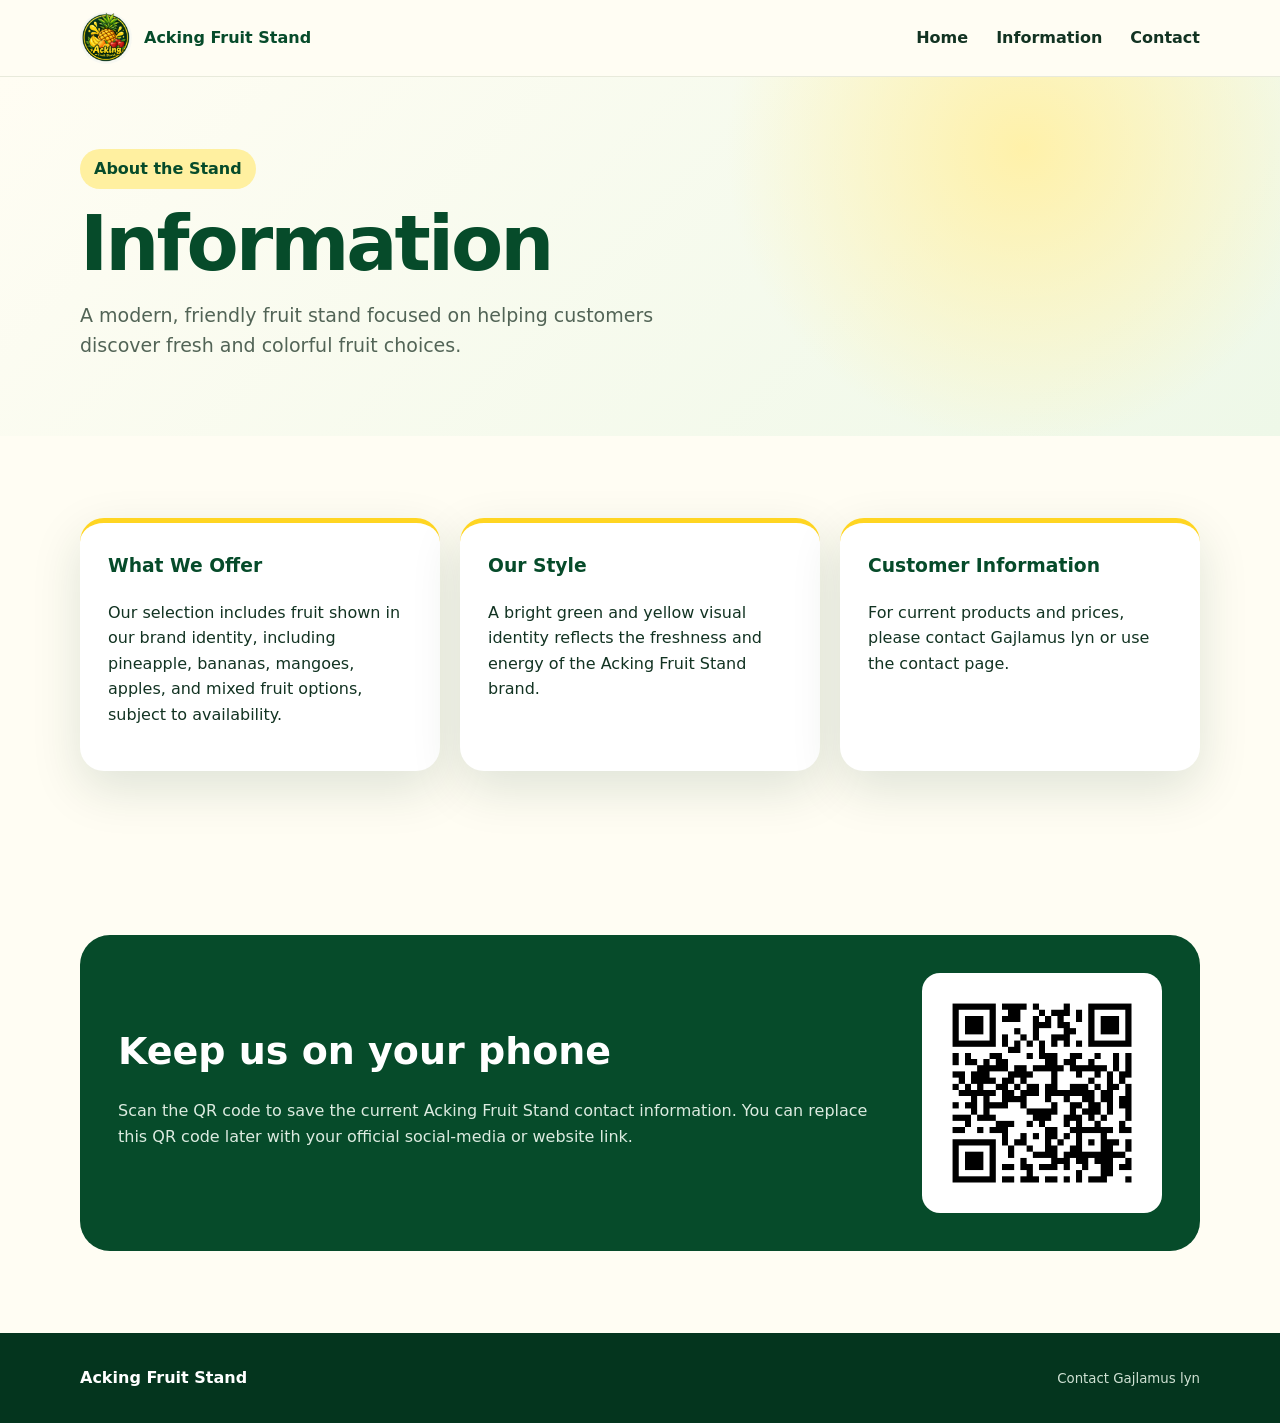
==== info.html @ 31136623 "Add files via upload" ====
<!doctype html>
<html lang="en"><head><meta charset="utf-8"><meta name="viewport" content="width=device-width,initial-scale=1">
<title>Information | Acking Fruit Stand</title><link rel="stylesheet" href="style.css"></head>
<body>
<header class="nav"><div class="container nav-inner"><a class="brand" href="index.html"><img src="logo.png" alt="Acking Fruit Stand logo"><span>Acking Fruit Stand</span></a>
<nav class="nav-links"><a href="index.html">Home</a><a href="info.html">Information</a><a href="contact.html">Contact</a></nav></div></header>
<section class="hero"><div class="container"><span class="kicker">About the Stand</span><h1>Information</h1><p>A modern, friendly fruit stand focused on helping customers discover fresh and colorful fruit choices.</p></div></section>
<section><div class="container"><div class="info-grid">
<div class="info-card"><h3>What We Offer</h3><p>Our selection includes fruit shown in our brand identity, including pineapple, bananas, mangoes, apples, and mixed fruit options, subject to availability.</p></div>
<div class="info-card"><h3>Our Style</h3><p>A bright green and yellow visual identity reflects the freshness and energy of the Acking Fruit Stand brand.</p></div>
<div class="info-card"><h3>Customer Information</h3><p>For current products and prices, please contact Gajlamus lyn or use the contact page.</p></div>
</div></div></section>
<section><div class="container"><div class="qr-wrap"><div><h2>Keep us on your phone</h2><p>Scan the QR code to save the current Acking Fruit Stand contact information. You can replace this QR code later with your official social-media or website link.</p></div><img class="qr" src="qr-contact.png" alt="QR code for Acking Fruit Stand contact information"></div></div></section>
<footer class="footer"><div class="container footer-inner"><strong>Acking Fruit Stand</strong><small><a href="contact.html">Contact Gajlamus lyn</a></small></div></footer>
</body></html>
---- style.css ----
:root{
  --green:#064b2a; --green2:#0b6b39; --yellow:#ffd522; --cream:#fffdf3;
  --ink:#123322; --muted:#647568; --white:#fff;
  --shadow:0 18px 50px rgba(5,55,31,.13);
}
*{box-sizing:border-box}
html{scroll-behavior:smooth}
body{margin:0;font-family:Inter,system-ui,-apple-system,BlinkMacSystemFont,"Segoe UI",sans-serif;color:var(--ink);background:var(--cream);line-height:1.6}
a{text-decoration:none;color:inherit}
.container{width:min(1120px,92%);margin:auto}
.nav{position:sticky;top:0;z-index:20;background:rgba(255,253,243,.94);backdrop-filter:blur(12px);border-bottom:1px solid #e8eadb}
.nav-inner{height:76px;display:flex;align-items:center;justify-content:space-between}
.brand{display:flex;align-items:center;gap:12px;font-weight:900;color:var(--green)}
.brand img{width:52px;height:52px;object-fit:contain;border-radius:50%}
.nav-links{display:flex;gap:28px;font-weight:700}
.nav-links a:hover{color:#c39c00}
.hero{padding:72px 0 56px;background:radial-gradient(circle at 80% 20%,#fff1a9 0,transparent 28%),linear-gradient(135deg,#fffdf3,#eef8e8)}
.hero-grid{display:grid;grid-template-columns:1.05fr .95fr;gap:52px;align-items:center}
.kicker{display:inline-block;background:#fff0a0;color:var(--green);font-weight:900;padding:7px 14px;border-radius:999px}
h1{font-size:clamp(44px,6vw,76px);line-height:.98;margin:18px 0;color:var(--green);letter-spacing:-3px}
.hero p{font-size:19px;color:#526456;max-width:600px}
.btns{display:flex;gap:12px;flex-wrap:wrap;margin-top:26px}
.btn{display:inline-flex;padding:13px 20px;border-radius:14px;font-weight:900;transition:.2s}
.btn-primary{background:var(--yellow);color:var(--green);box-shadow:0 8px 22px rgba(255,213,34,.3)}
.btn-secondary{background:var(--green);color:white}
.btn:hover{transform:translateY(-2px)}
.hero-logo{background:white;border-radius:32px;padding:20px;box-shadow:var(--shadow);border:5px solid var(--yellow)}
.hero-logo img{display:block;width:100%;border-radius:20px}
section{padding:82px 0}
.section-head{text-align:center;max-width:700px;margin:0 auto 38px}
.section-head h2{font-size:42px;line-height:1.05;margin:0 0 10px;color:var(--green)}
.section-head p{color:var(--muted)}
.products{background:white}
.product-grid{display:grid;grid-template-columns:repeat(5,1fr);gap:18px}
.card{background:#fffdf3;border:1px solid #e8eadb;border-radius:22px;padding:22px;text-align:center;box-shadow:0 8px 25px rgba(5,55,31,.06)}
.fruit{height:115px;display:flex;align-items:center;justify-content:center;font-size:70px}
.card h3{margin:8px 0 5px;color:var(--green)}
.card p{margin:0;color:var(--muted);font-size:14px}
.info-grid{display:grid;grid-template-columns:repeat(3,1fr);gap:20px}
.info-card{background:white;border-radius:24px;padding:28px;box-shadow:var(--shadow);border-top:5px solid var(--yellow)}
.info-card h3{margin-top:0;color:var(--green)}
.qr-wrap{display:grid;grid-template-columns:1fr 240px;gap:40px;align-items:center;background:var(--green);color:white;border-radius:30px;padding:38px}
.qr-wrap h2{font-size:38px;margin:0 0 10px}
.qr-wrap p{color:#dcebe0}
.qr{background:white;padding:12px;border-radius:18px;width:240px;height:240px;object-fit:contain}
.contact{background:#eff7e9}
.contact-grid{display:grid;grid-template-columns:1fr 1fr;gap:30px}
.contact-card{background:white;border-radius:24px;padding:32px;box-shadow:var(--shadow)}
.contact-card h2{margin-top:0;color:var(--green)}
.contact-item{padding:15px 0;border-bottom:1px solid #edf0e7}
.contact-item:last-child{border-bottom:0}
.footer{background:#04351e;color:white;padding:32px 0}
.footer-inner{display:flex;justify-content:space-between;gap:20px;align-items:center}
.footer small{color:#cfe1d3}
@media(max-width:900px){
 .hero-grid,.contact-grid{grid-template-columns:1fr}
 .product-grid{grid-template-columns:repeat(2,1fr)}
 .info-grid{grid-template-columns:1fr}
 .qr-wrap{grid-template-columns:1fr;text-align:center}
 .qr{margin:auto}
}
@media(max-width:600px){
 .nav-inner{height:auto;padding:12px 0;flex-wrap:wrap;gap:10px}
 .nav-links{width:100%;justify-content:center;gap:14px;font-size:14px}
 .hero{padding-top:42px}
 h1{letter-spacing:-2px}
 .product-grid{grid-template-columns:1fr 1fr}
 .card{padding:16px}
 .fruit{font-size:52px;height:85px}
 .footer-inner{flex-direction:column;text-align:center}
}
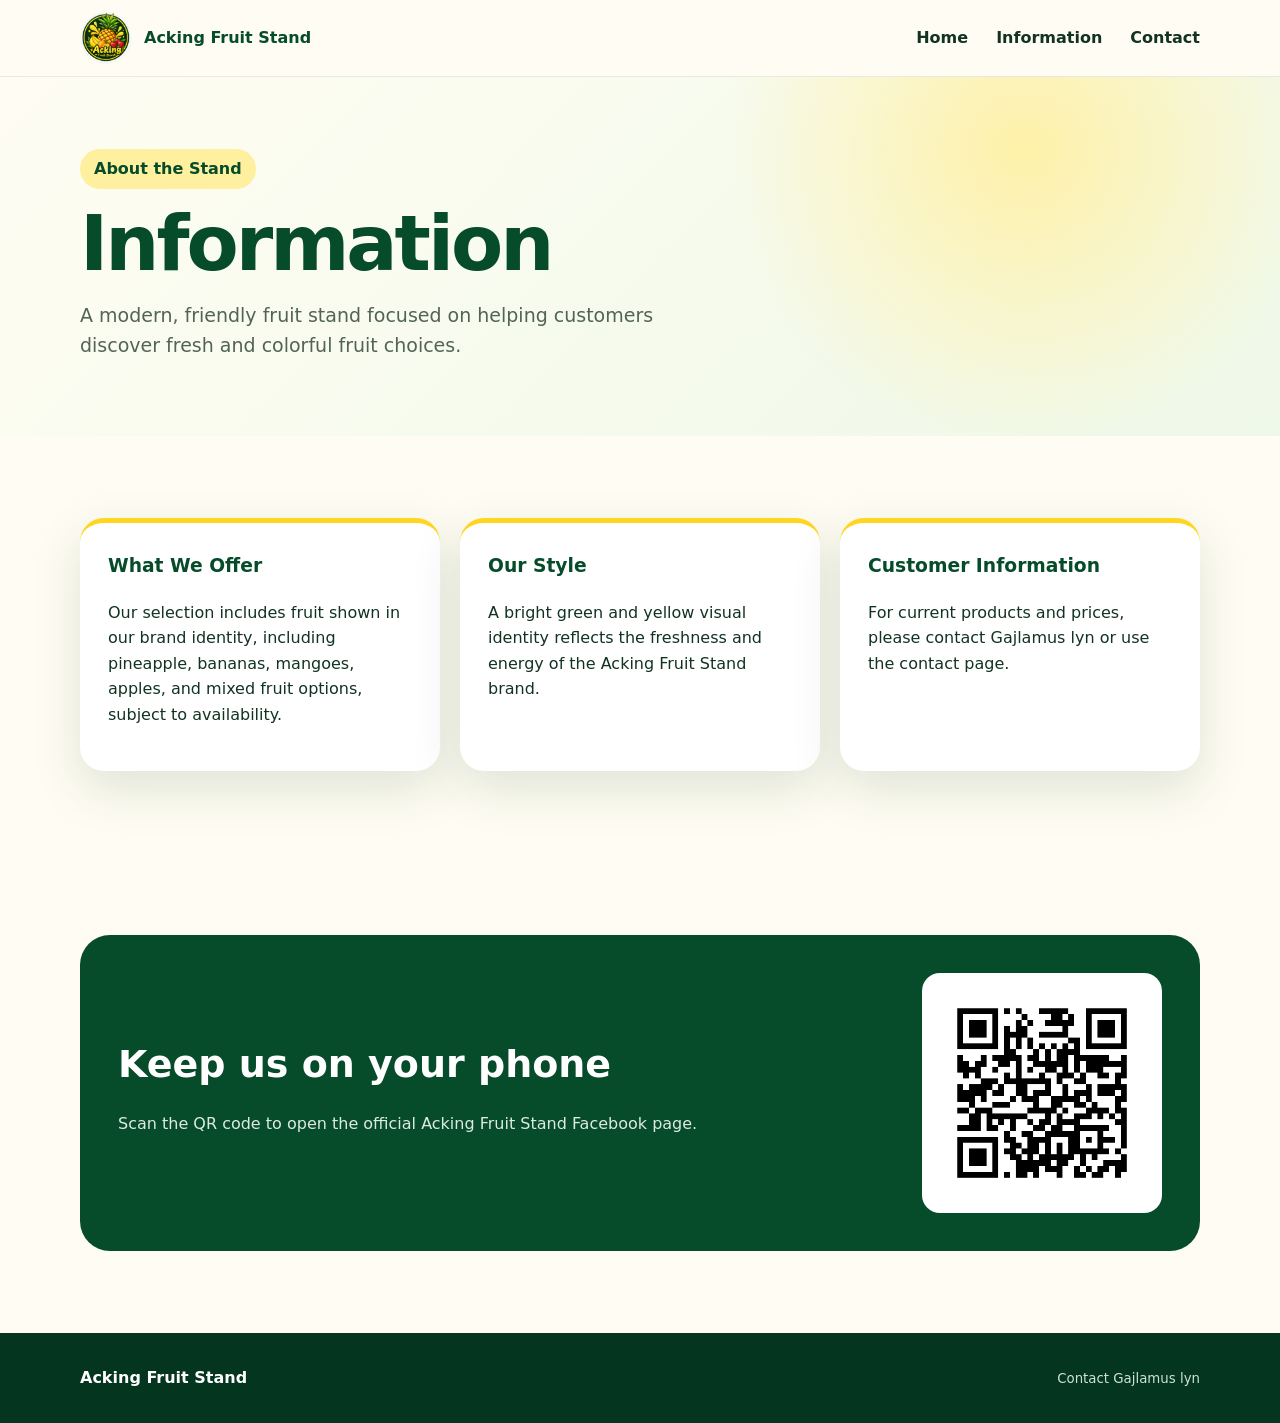
==== commit b1562241: "Add files via upload" ====
--- a/info.html
+++ b/info.html
@@ -10,6 +10,6 @@
 <div class="info-card"><h3>Our Style</h3><p>A bright green and yellow visual identity reflects the freshness and energy of the Acking Fruit Stand brand.</p></div>
 <div class="info-card"><h3>Customer Information</h3><p>For current products and prices, please contact Gajlamus lyn or use the contact page.</p></div>
 </div></div></section>
-<section><div class="container"><div class="qr-wrap"><div><h2>Keep us on your phone</h2><p>Scan the QR code to save the current Acking Fruit Stand contact information. You can replace this QR code later with your official social-media or website link.</p></div><img class="qr" src="qr-contact.png" alt="QR code for Acking Fruit Stand contact information"></div></div></section>
+<section><div class="container"><div class="qr-wrap"><div><h2>Keep us on your phone</h2><p>Scan the QR code to open the official Acking Fruit Stand Facebook page.</p></div><img class="qr" src="qr-contact.png" alt="QR code for Acking Fruit Stand contact information"></div></div></section>
 <footer class="footer"><div class="container footer-inner"><strong>Acking Fruit Stand</strong><small><a href="contact.html">Contact Gajlamus lyn</a></small></div></footer>
 </body></html>
